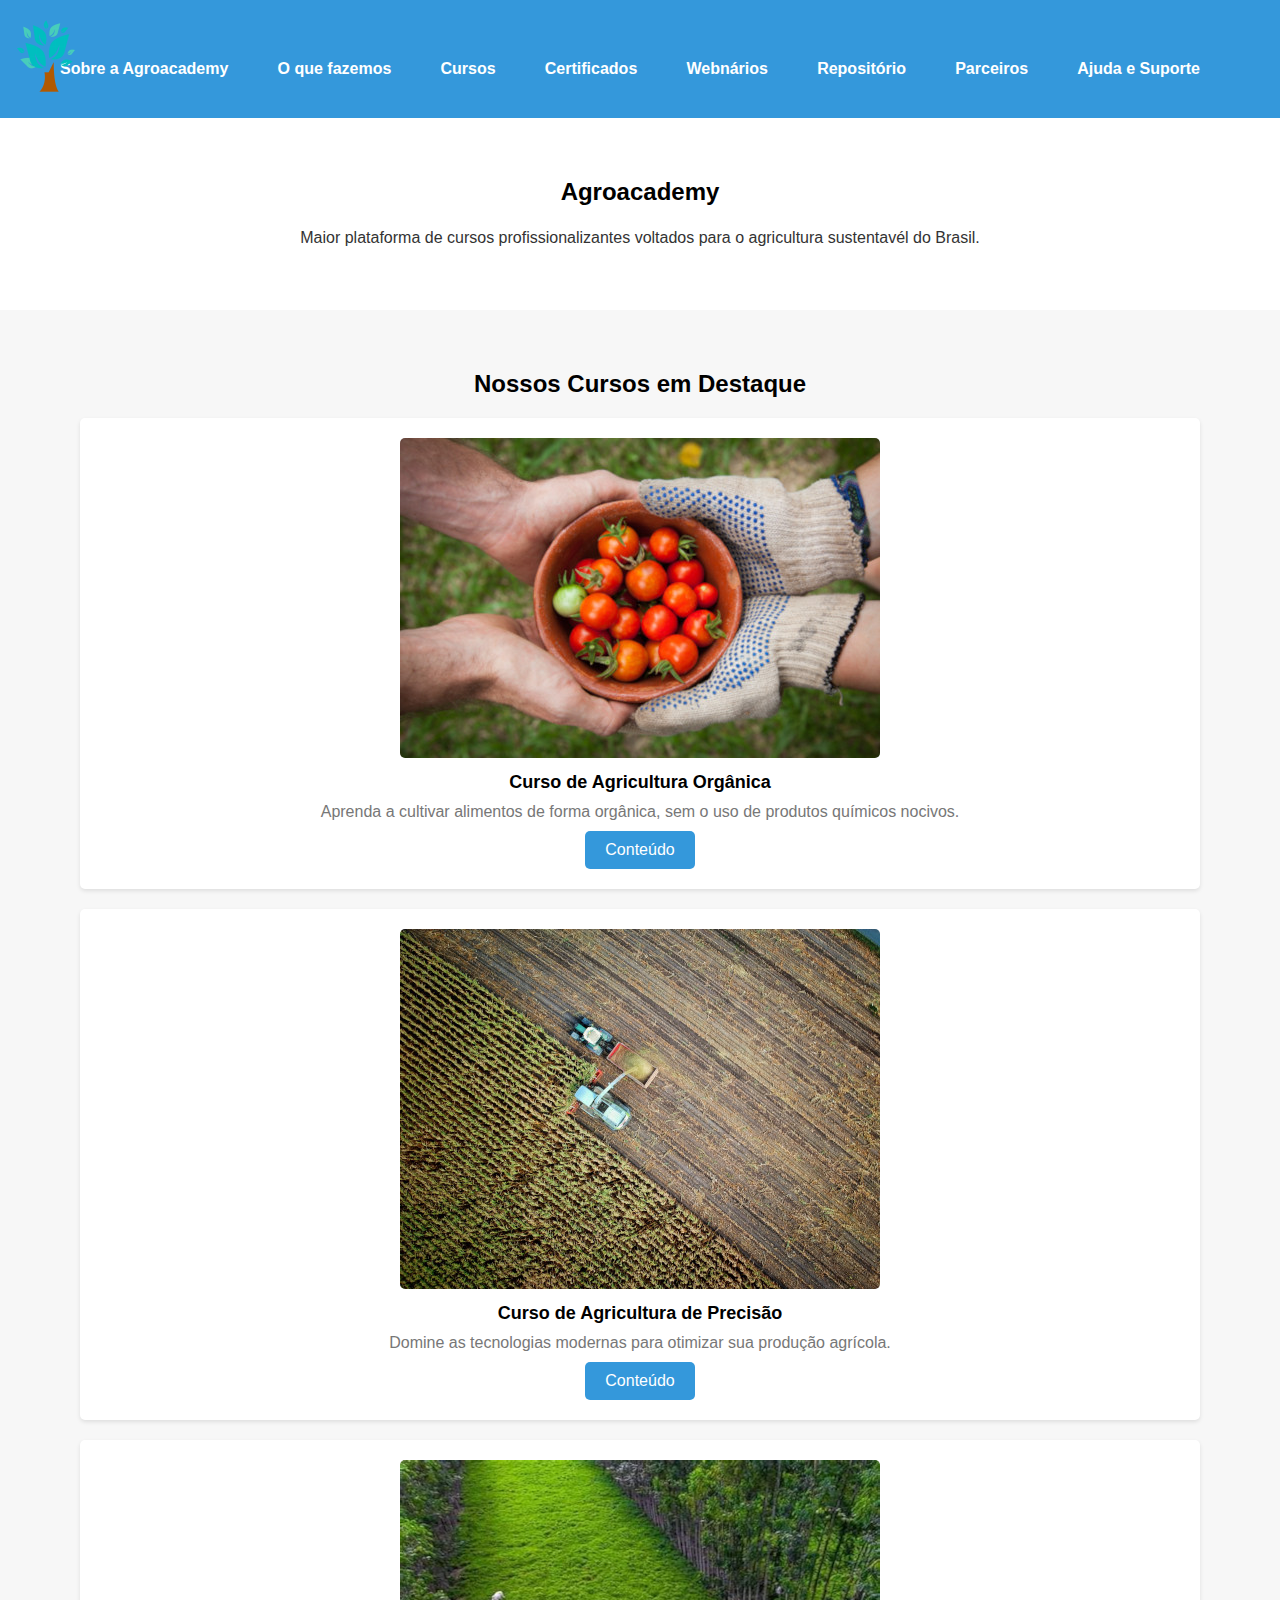
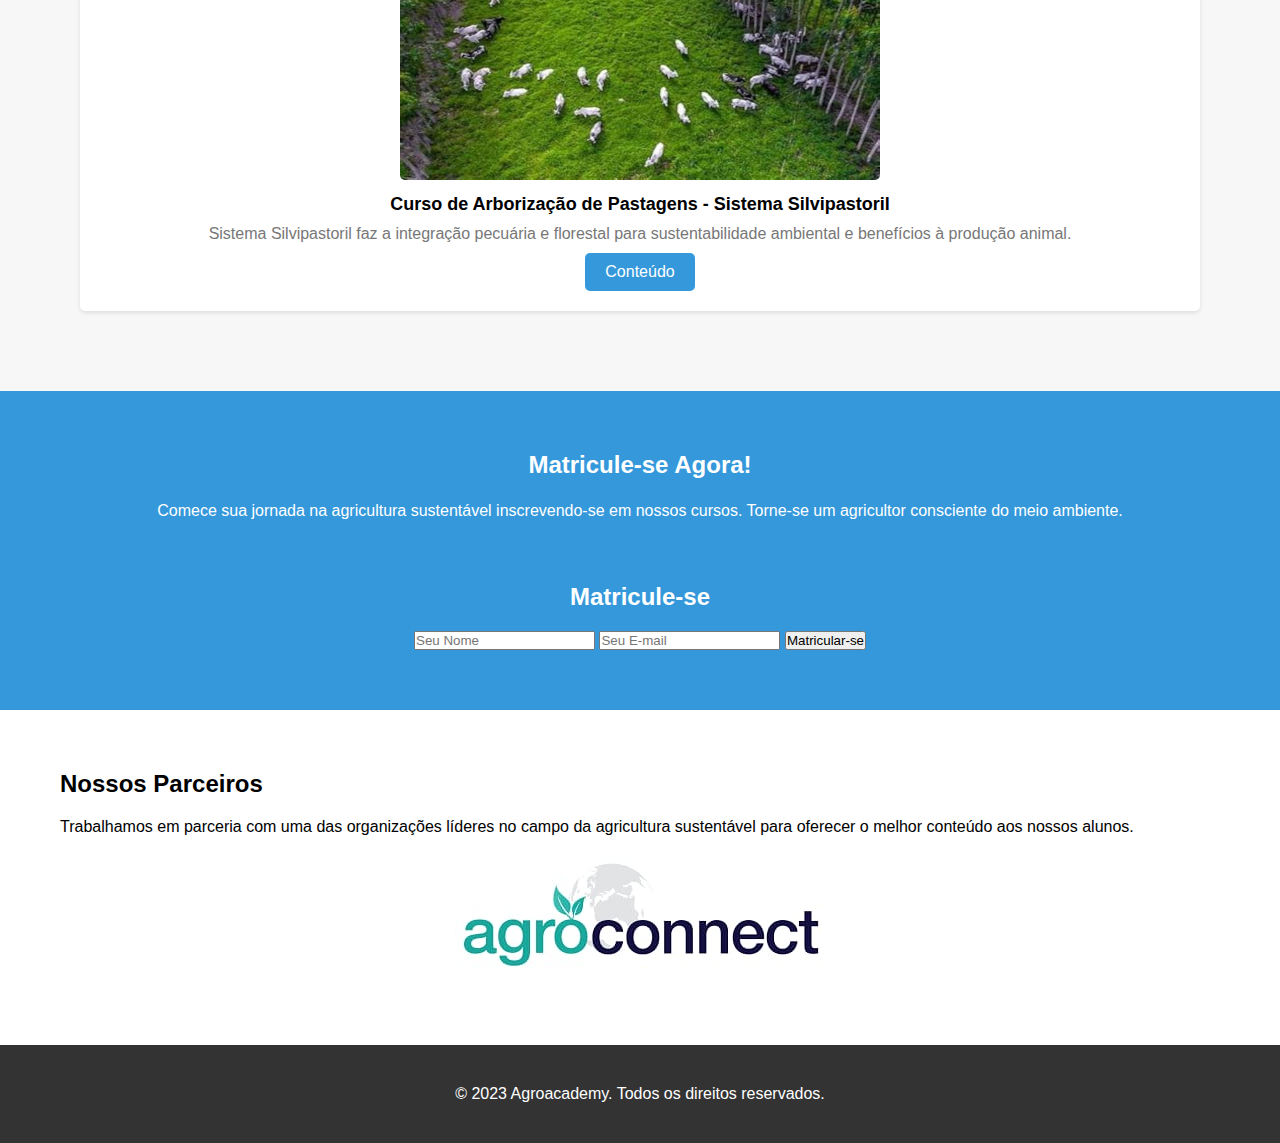
==== index.html @ 194b1e3e "commit" ====
<!DOCTYPE html>
<html lang="pt-br">
<head>
    <script src="js/script.js"></script> 
    <meta charset="UTF-8">
    <meta name="viewport" content="width=device-width, initial-scale=1.0, maximum-scale=1.0">
    <link rel="shortcut icon" href="img/free_farm_icons_vector_template_icon_153809.ico">
    <title>Agroacademy</title>
    <link href="css/style.css" rel="stylesheet" />
    <style>
        html {
            scroll-behavior: smooth;
        }
    </style>
</head>
<body>
    <header>
        <div class="center">
            <a href="C:\Users\lpier\OneDrive\Área de Trabalho\agroacademy\index.html" id="logo-link" data-page="inicio">
                <div class="logo">
            <div class="logo"><img src="img/logo1.png" alt="Logo da Agroacademy" />
            </div>
            </a>
            <div class="menu">
                <a href="#" data-page="sobre">Sobre a Agroacademy</a>
                <a href="#" data-page="fazemos">O que fazemos</a>
                <a href="#" data-page="cursos">Cursos</a>
                <a href="#" data-page="certificados">Certificados</a>
                <a href="#" data-page="webnarios">Webnários</a>
                <a href="#" data-page="repositorio">Repositório</a>
                <a href="#" data-page="parceiros">Parceiros</a>
                <a href="#" data-page="suporte">Ajuda e Suporte</a> 
            </div><!--menu-->
            
        </div><!--center-->
    </header>
    <section id="sobre" class="sobre" data-page-name="sobre">
    <class="sobre" data-page-name="sobre">
        <div class="center">
            <h1>Agroacademy</h1>
            <p>Maior plataforma de cursos profissionalizantes voltados para o agricultura sustentavél do Brasil.</p>
        </div>
    </section>
    
    <section id="cursos" class="cursos" data-page-name="cursos">
        <div class="center">
            <h2>Nossos Cursos em Destaque</h2>
            
            <section id="curso1" class="curso">
                <img src="img/curso1.jpg" alt="Curso 1">
                <h3>Curso de Agricultura Orgânica</h3>
                <p>Aprenda a cultivar alimentos de forma orgânica, sem o uso de produtos químicos nocivos.</p>
                <a href="pages/curso1.html">Conteúdo</a>
            </section>
            
            <section id="curso2" class="curso">
                <img src="img/curso2.jpg" alt="Curso 2">
                <h3>Curso de Agricultura de Precisão</h3>
                <p>Domine as tecnologias modernas para otimizar sua produção agrícola.</p>
                <a href="pages/curso2.html">Conteúdo</a>
            </section>

            <section id="curso3" class="curso">
                <img src="img/curso3.png" alt="Curso 3">
                <h3>Curso de Arborização de Pastagens - Sistema Silvipastoril </h3>
                <p>Sistema Silvipastoril faz a integração pecuária e florestal para sustentabilidade ambiental e benefícios à produção animal.</p>
                <a href="pages/curso3.html">Conteúdo</a>
            </section>
            
            
        </div>
    </section>

    
    <section class="inscricao" data-page-name="inscricao">
        <div class="center">
            <h2>Matricule-se Agora!</h2>
            <p>Comece sua jornada na agricultura sustentável inscrevendo-se em nossos cursos. Torne-se um agricultor consciente do meio ambiente.</p>
            
        </div>
    
    <!-- Adicione o seguinte código ao seu HTML existente da Agroacademy, preferencialmente em uma seção separada -->
     <class="enrollment" data-page-name="enrollment">
        <div class="center">
            <h2>Matricule-se</h2>
            <form id="enrollment-form">
                <input type="text" id="name" placeholder="Seu Nome" />
                <input type="email" id="email" placeholder="Seu E-mail" />
                <button id="enroll-button">Matricular-se</button>
            </form>
        </div>
    </section>
    <script>
        document.addEventListener('DOMContentLoaded', function () {
            var enrollButton = document.getElementById('enroll-button');
            if (enrollButton) {
                enrollButton.addEventListener('click', function (event) {
                    event.preventDefault(); 
                    alert('logado com sucesso.');
                });
            }
        });
    </script>
    <section class="parceiros" data-page-name="parceiros">
        <div class="center">
            <h2>Nossos Parceiros</h2>
            <p>Trabalhamos em parceria com uma das organizações líderes no campo da agricultura sustentável para oferecer o melhor conteúdo aos nossos alunos.</p>
            <ul>
                <li><img src="img/parceiro.jfif" alt="Parceiro"></li>
            </ul>
        </div>
    </section>
    
    <footer>
        <div class="center">
            <p>&copy; 2023 Agroacademy. Todos os direitos reservados.</p>
        </div>
    </footer>
</body>
</html>
---- css/style.css ----
/* Reset de estilos */
* {
  margin: 0;
  padding: 0;
  box-sizing: border-box;
}

/* Estilos gerais do corpo */
body {
  font-family: Arial, sans-serif;
  background-color: #f7f7f7;
}

.center {
  max-width: 1200px;
  margin: 0 auto;
  padding: 20px;
}

/* Estilos do cabeçalho */
header {
  background-color: #3498db;
  color: #fff;
  padding: 20px 0;
}

.logo img {
  max-width: 100%;
  position: absolute;
  top: 20px;
  left: 10px;
}

.menu {
  display: flex;
  justify-content: space-between;
  align-items: center;
  margin-top: 20px;
}

.menu a {
  color: #fff;
  text-decoration: none;
  margin-right: 20px;
  font-weight: bold;
}

.menu-icon img {
  max-width: 30px;
  cursor: pointer;
  position: absolute;
  top: 40px;
  right: 30px;
}

/* Estilos da seção "Sobre" */
.sobre {
  background-color: #fff;
  padding: 40px 0;
  text-align: center;
}

.sobre h1 {
  font-size: 24px;
  margin-bottom: 20px;
}

.sobre p {
  font-size: 16px;
  line-height: 1.5;
  color: #333;
}

/* Estilos da seção "Cursos" */
.cursos {
  background-color: #f7f7f7;
  padding: 40px 0;
  text-align: center;
}

.cursos h2 {
  font-size: 24px;
  margin-bottom: 20px;
}

.curso {
  background-color: #fff;
  border-radius: 5px;
  padding: 20px;
  margin: 20px;
  box-shadow: 0 2px 4px rgba(0, 0, 0, 0.1);
}

.curso img {
  max-width: 100%;
  border-radius: 5px;
  margin-bottom: 10px;
}

.curso h3 {
  font-size: 18px;
  margin-bottom: 10px;
}

.curso p {
  font-size: 16px;
  color: #777;
}

.curso a {
  display: inline-block;
  background-color: #3498db;
  color: #fff;
  text-decoration: none;
  padding: 10px 20px;
  border-radius: 5px;
  margin-top: 10px;
}

/* Estilos da seção "Inscrição" */
.inscricao {
  background-color: #3498db;
  color: #fff;
  text-align: center;
  padding: 40px 0;
}

.inscricao h2 {
  font-size: 24px;
  margin-bottom: 20px;
}

.inscricao p {
  font-size: 16px;
  line-height: 1.5;
  margin-bottom: 20px;
}

.inscricao a {
  display: inline-block;
  background-color: #fff;
  color: #3498db;
  text-decoration: none;
  padding: 10px 20px;
  border-radius: 5px;
  font-weight: bold;
}

/* Estilos da seção "Parceiros" */
.parceiros {
  background-color: #fff;
  padding: 40px 0;
}

.parceiros h2 {
  font-size: 24px;
  margin-bottom: 20px;
}

.parceiros ul {
  list-style: none;
  display: flex;
  justify-content: center;
  align-items: center;
  margin-top: 20px;
}

.parceiros li {
  margin: 0 20px;
}

.parceiros img {
  max-width: 100%;
  border-radius: 5px;
}

/* Estilos do rodapé */
footer {
  background-color: #333;
  color: #fff;
  text-align: center;
  padding: 20px 0;
}

/* Estilos específicos para dispositivos móveis */
@media screen and (max-width: 768px) {
  .menu {
    flex-direction: column;
  }

  .menu a {
    margin-right: 0;
    margin-bottom: 10px;
  }
}
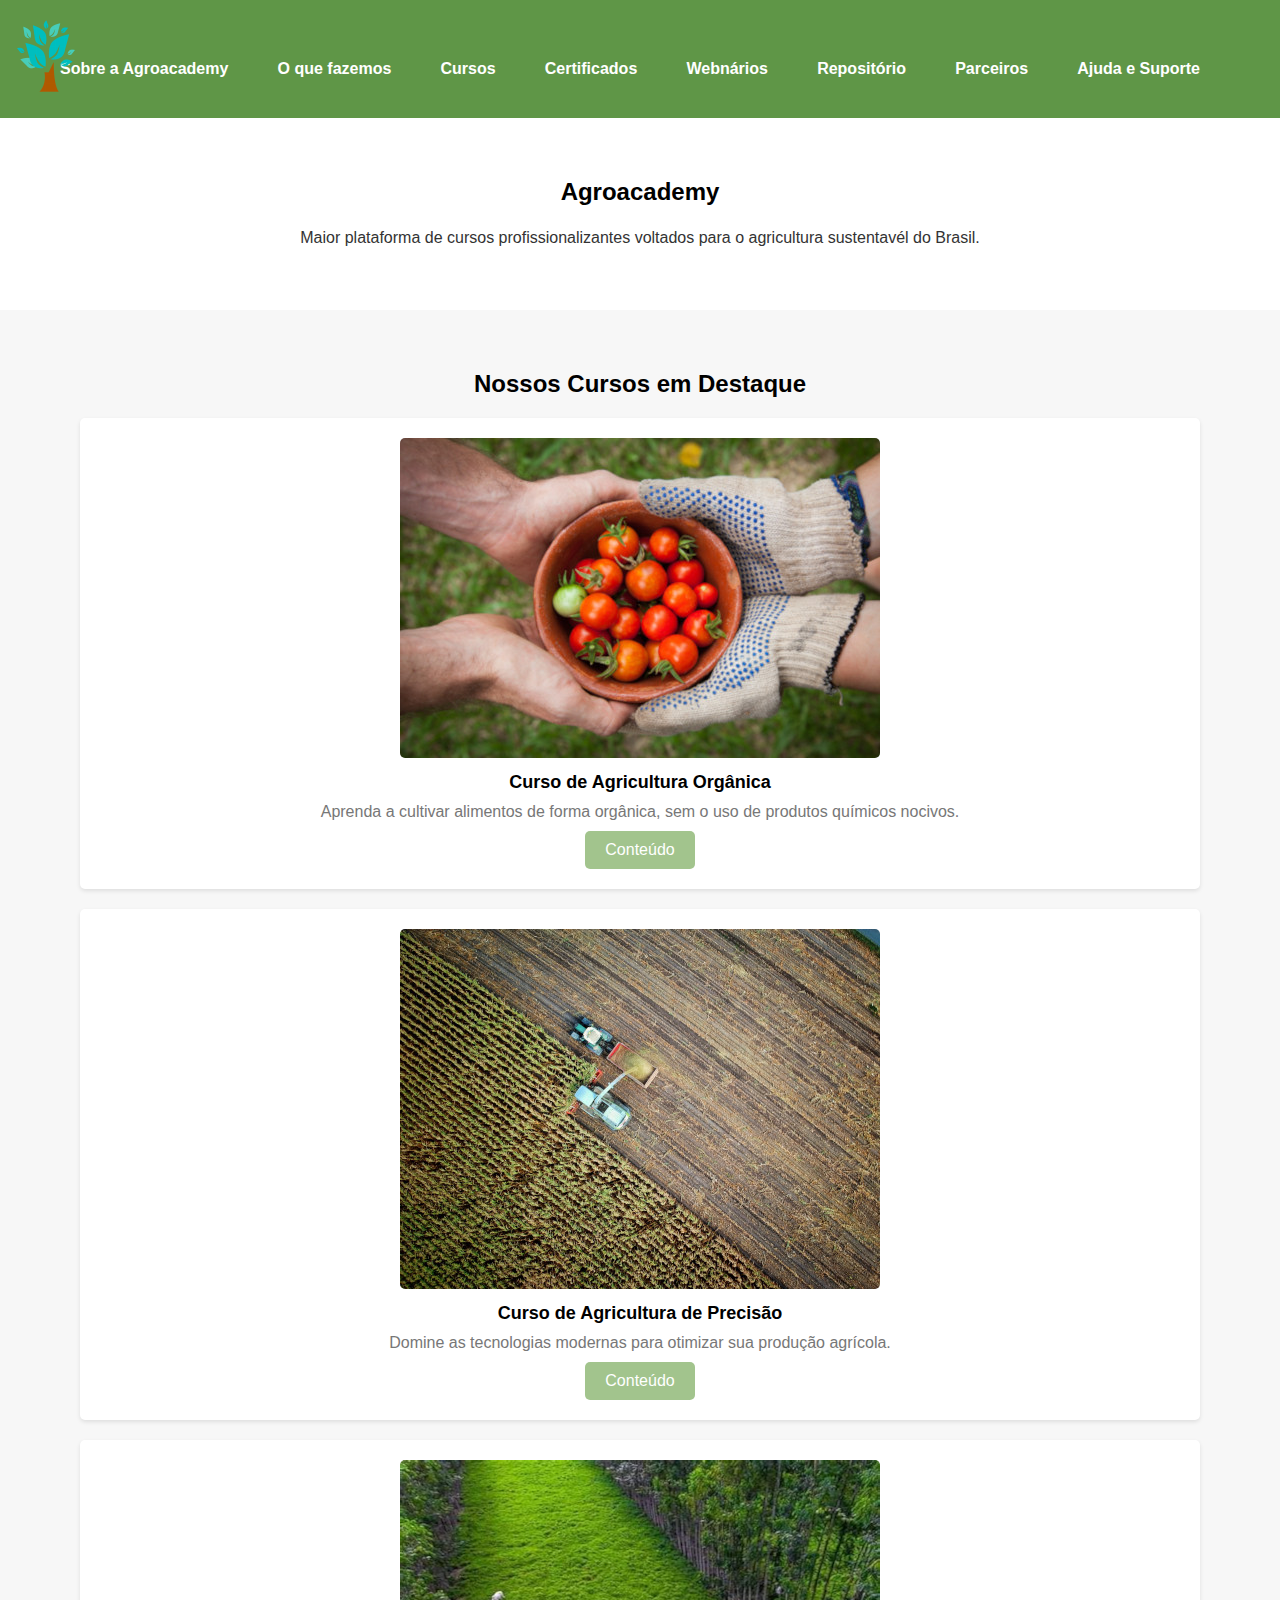
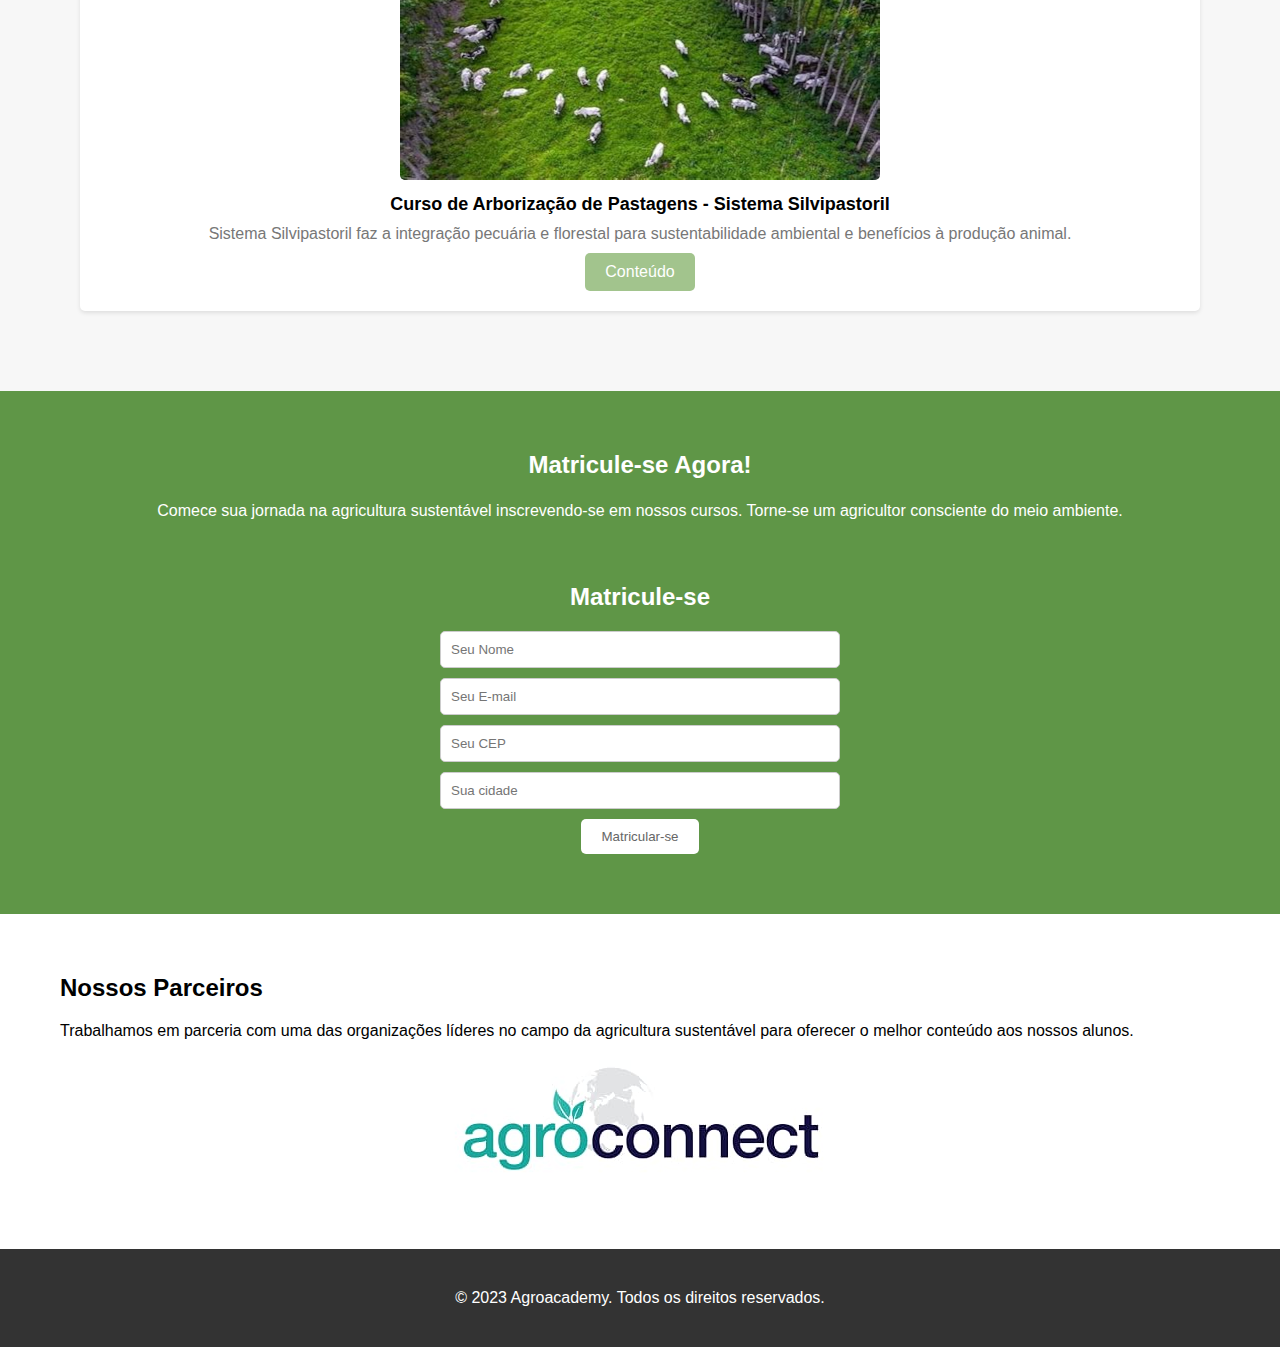
==== commit 05430557: "commit" ====
--- a/index.html
+++ b/index.html
@@ -2,6 +2,7 @@
 <html lang="pt-br">
 <head>
     <script src="js/script.js"></script> 
+    <script src="https://code.jquery.com/jquery-3.6.4.min.js"></script>
     <meta charset="UTF-8">
     <meta name="viewport" content="width=device-width, initial-scale=1.0, maximum-scale=1.0">
     <link rel="shortcut icon" href="img/free_farm_icons_vector_template_icon_153809.ico">
@@ -79,13 +80,15 @@
             
         </div>
     
-    <!-- Adicione o seguinte código ao seu HTML existente da Agroacademy, preferencialmente em uma seção separada -->
+    <!--  -->
      <class="enrollment" data-page-name="enrollment">
         <div class="center">
             <h2>Matricule-se</h2>
             <form id="enrollment-form">
                 <input type="text" id="name" placeholder="Seu Nome" />
                 <input type="email" id="email" placeholder="Seu E-mail" />
+                <input type="text" id="cep" placeholder="Seu CEP" />
+                <input type="text" id="cidade" placeholder="Sua cidade" />
                 <button id="enroll-button">Matricular-se</button>
             </form>
         </div>
@@ -95,18 +98,47 @@
             var enrollButton = document.getElementById('enroll-button');
             if (enrollButton) {
                 enrollButton.addEventListener('click', function (event) {
-                    event.preventDefault(); 
-                    alert('logado com sucesso.');
+                    event.preventDefault();
+
+                    var cepInput = document.getElementById('cep').value;
+                    buscarEnderecoPorCEP(cepInput);
+
+                    alert('Matrícula realizada com sucesso!');
                 });
             }
         });
+
+        function buscarEnderecoPorCEP(cep) {
+            // Construa a URL da API ViaCEP
+            var apiUrl = `https://viacep.com.br/ws/${cep}/json/`;
+
+            // Faça a solicitação à API
+            $.ajax({
+                url: apiUrl,
+                type: 'GET',
+                success: function (data) {
+                    if (!data.erro) {
+                        console.log('Endereço encontrado:', data);
+                        // Aqui, você pode manipular os dados do endereço, como preenchê-los em campos do formulário.
+                         // Preencha os campos do formulário com os dados do endereço
+                         document.getElementById('cidade').value = data.localidade || '';
+
+                    } else {
+                        console.error('CEP não encontrado.');
+                    }
+                },
+                error: function (error) {
+                    console.error('Erro ao buscar dados da API:', error);
+                }
+            });
+        }
     </script>
     <section class="parceiros" data-page-name="parceiros">
         <div class="center">
             <h2>Nossos Parceiros</h2>
             <p>Trabalhamos em parceria com uma das organizações líderes no campo da agricultura sustentável para oferecer o melhor conteúdo aos nossos alunos.</p>
             <ul>
-                <li><img src="img/parceiro.jfif" alt="Parceiro"></li>
+                <li><img src="img/parceiro.png" alt="Parceiro"></li>
             </ul>
         </div>
     </section>
--- a/css/style.css
+++ b/css/style.css
@@ -19,7 +19,7 @@
 
 /* Estilos do cabeçalho */
 header {
-  background-color: #3498db;
+  background-color: #5F9647;
   color: #fff;
   padding: 20px 0;
 }
@@ -109,7 +109,7 @@
 
 .curso a {
   display: inline-block;
-  background-color: #3498db;
+  background-color: #A2C48D;
   color: #fff;
   text-decoration: none;
   padding: 10px 20px;
@@ -119,7 +119,7 @@
 
 /* Estilos da seção "Inscrição" */
 .inscricao {
-  background-color: #3498db;
+  background-color: #5F9647;
   color: #fff;
   text-align: center;
   padding: 40px 0;
@@ -139,7 +139,7 @@
 .inscricao a {
   display: inline-block;
   background-color: #fff;
-  color: #3498db;
+  color: #5F9647;
   text-decoration: none;
   padding: 10px 20px;
   border-radius: 5px;
@@ -189,7 +189,31 @@
   }
 
   .menu a {
-    margin-right: 0;
-    margin-bottom: 10px;
+    margin-right: 20px;
+    margin-bottom: 60px;
   }
 }
+
+
+#enrollment-form {
+  max-width: 400px;
+  margin: 0 auto;
+}
+
+input {
+  width: 100%;
+  padding: 10px;
+  margin-bottom: 10px;
+  border: 1px solid #ccc;
+  border-radius: 5px;
+  box-sizing: border-box;
+}
+
+#enroll-button {
+  background-color: #ffffff; /* Cor de fundo do botão */
+  color: #666666; /* Cor do texto do botão */
+  padding: 10px 20px;
+  border: none;
+  border-radius: 5px;
+  cursor: pointer;
+}
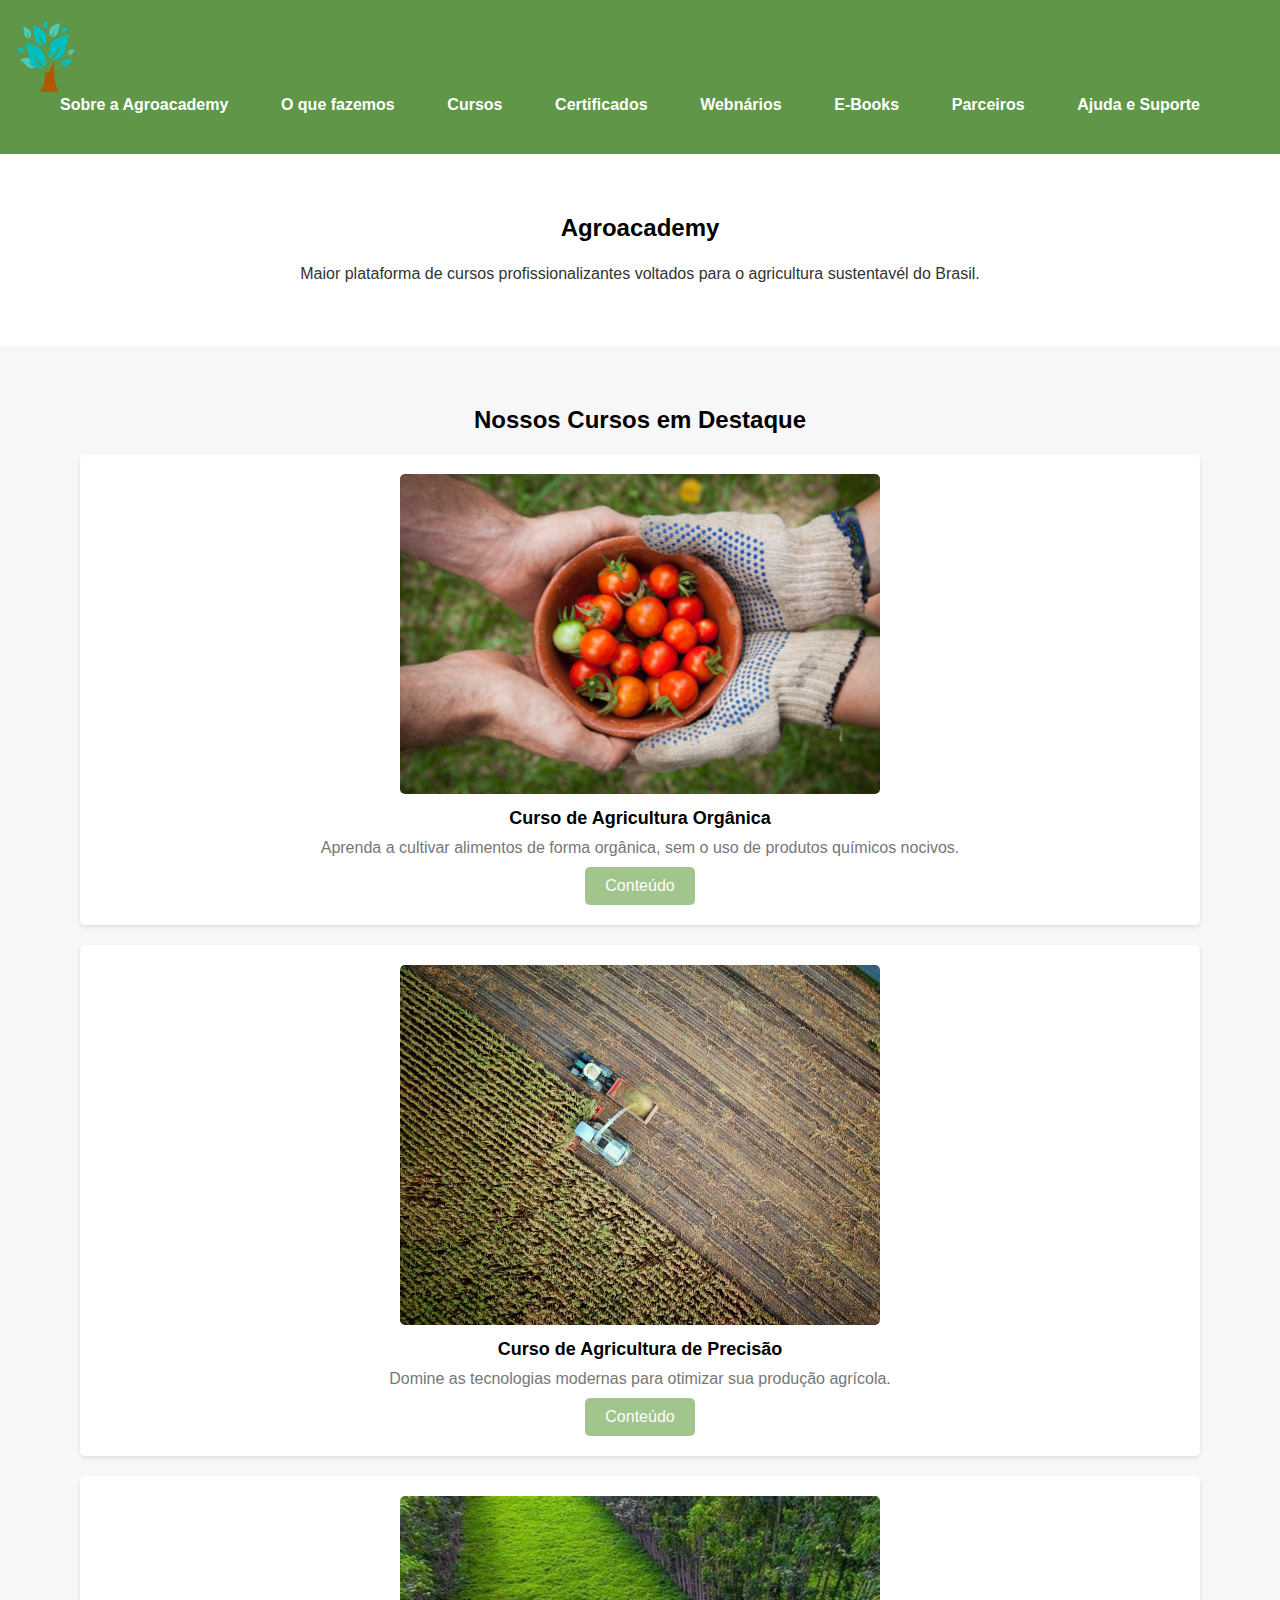
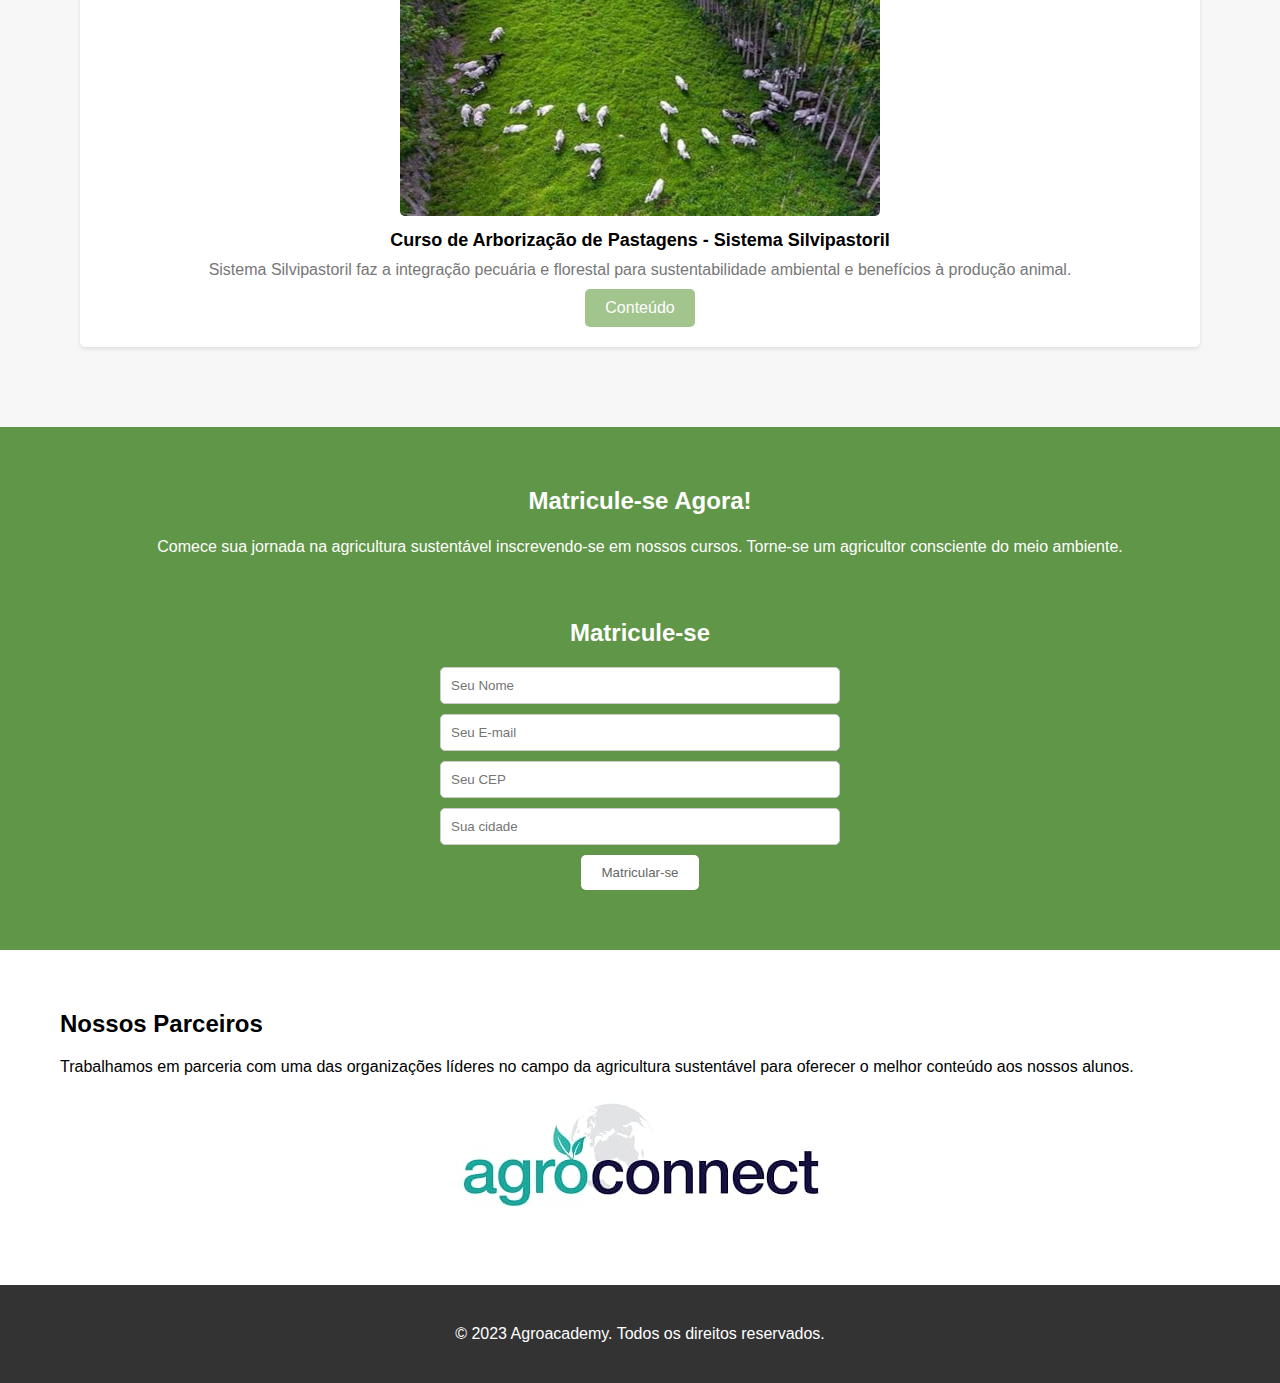
==== commit 6a41fc3f: "commit" ====
--- a/index.html
+++ b/index.html
@@ -28,7 +28,7 @@
                 <a href="#" data-page="cursos">Cursos</a>
                 <a href="#" data-page="certificados">Certificados</a>
                 <a href="#" data-page="webnarios">Webnários</a>
-                <a href="#" data-page="repositorio">Repositório</a>
+                <a href="#" data-page="E-Books">E-Books</a>
                 <a href="#" data-page="parceiros">Parceiros</a>
                 <a href="#" data-page="suporte">Ajuda e Suporte</a> 
             </div><!--menu-->
@@ -95,18 +95,33 @@
     </section>
     <script>
         document.addEventListener('DOMContentLoaded', function () {
-            var enrollButton = document.getElementById('enroll-button');
-            if (enrollButton) {
-                enrollButton.addEventListener('click', function (event) {
-                    event.preventDefault();
+    var enrollButton = document.getElementById('enroll-button');
+    if (enrollButton) {
+        enrollButton.addEventListener('click', function (event) {
+            event.preventDefault();
 
-                    var cepInput = document.getElementById('cep').value;
-                    buscarEnderecoPorCEP(cepInput);
+            var cepInput = document.getElementById('cep').value;
+            buscarEnderecoPorCEP(cepInput);
+            // Remova esta linha, pois não é necessário adicionar novamente o evento de alteração aqui
+            // cepInput.addEventListener('change', function () {
+            //     var cepValue = cepInput.value;
+            //     buscarEnderecoPorCEP(cepValue);
+            // });
+            
+            alert('Matrícula realizada com sucesso!');
+        });
+    }
 
-                    alert('Matrícula realizada com sucesso!');
-                });
-            }
+    // Adicione um evento de alteração para o campo de CEP
+    var cepInput = document.getElementById('cep');
+    if (cepInput) {
+        cepInput.addEventListener('change', function () {
+            var cepValue = cepInput.value;
+            buscarEnderecoPorCEP(cepValue);
         });
+    }
+});
+
 
         function buscarEnderecoPorCEP(cep) {
             // Construa a URL da API ViaCEP
--- a/css/style.css
+++ b/css/style.css
@@ -217,3 +217,45 @@
   border-radius: 5px;
   cursor: pointer;
 }
+
+/* Adicione essas regras ao seu arquivo de estilo CSS ou no bloco de estilo existente */
+
+a {
+  display: inline-block;
+  background-color: #5F9647; /* Cor de fundo do botão */
+  color: #fff; /* Cor do texto do botão */
+  text-decoration: none;
+  border-radius: 5px;
+  transition: background-color 0.3s ease; /* Adiciona uma transição suave na cor de fundo */
+
+}
+
+a:hover {
+  background-color: #4D7C41; /* Cor de fundo do botão ao passar o mouse */
+}
+
+
+/* Adicione estas regras ao seu arquivo de estilo CSS ou no bloco de estilo existente */
+
+.E-Books {
+  display: flex;
+  flex-wrap: wrap;
+  justify-content: space-around;
+}
+
+.e-book {
+  flex: 0 0 calc(33.333% - 20px); /* Adapte a largura conforme necessário */
+  margin-bottom: 20px; /* Adiciona margem abaixo de cada bloco de E-book */
+}
+
+.e-book a {
+  display: inline-block;
+  margin-top: 10px; /* Adiciona espaçamento acima do botão de baixar */
+  padding: 10px 20px; /* Adapte o preenchimento conforme necessário */
+  background-color: #A2C48D; /* Cor de fundo do botão */
+  color: #fff; /* Cor do texto do botão */
+  text-decoration: none;
+  border-radius: 5px; /* Borda arredondada */
+}
+
+/* Adapte os valores conforme necessário para atender ao seu layout específico */
